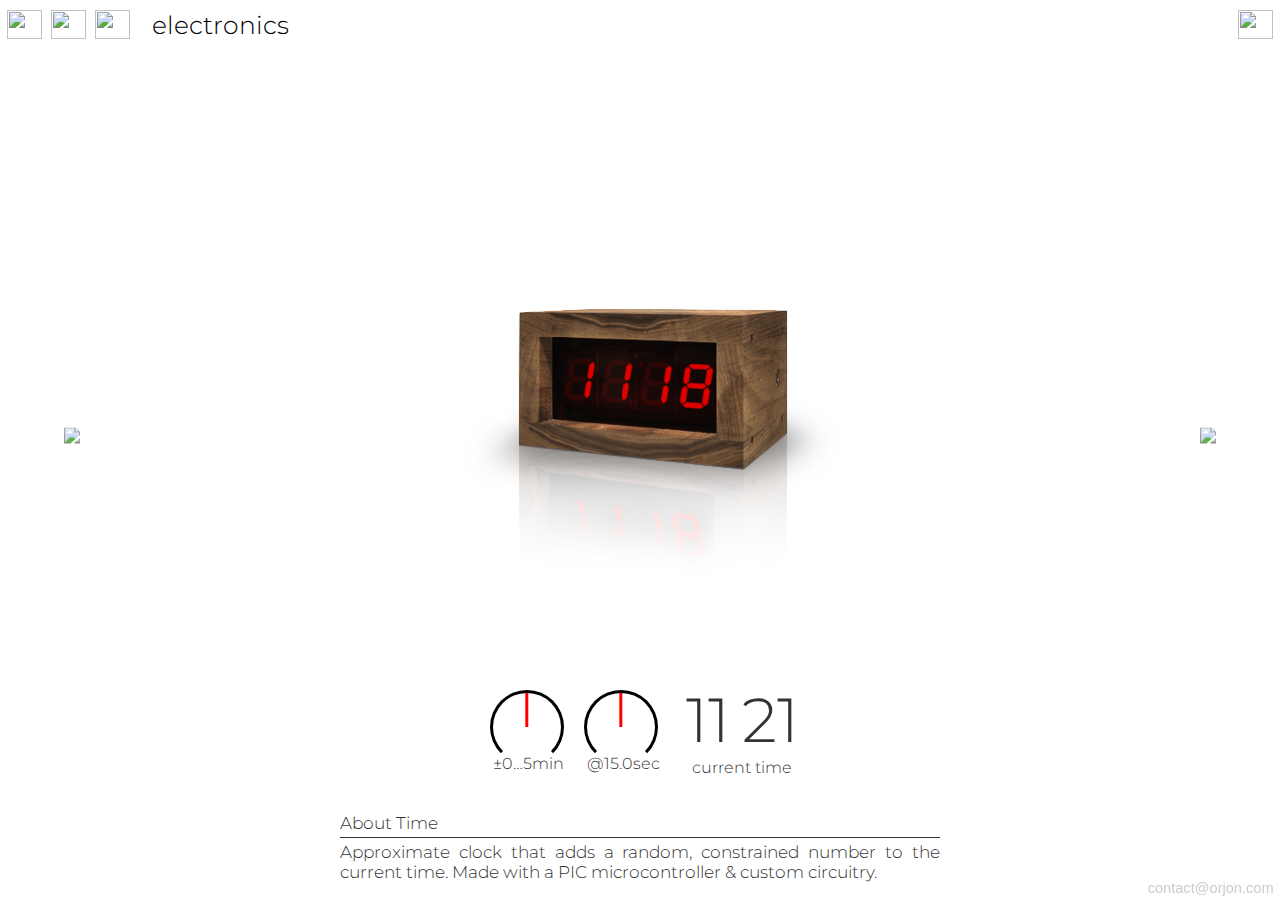
==== website/index.html @ 3f61379a "Project folder structure improved" ====
<!DOCTYPE html>
<html lang='en' dir='ltr'>
  <head>
    <meta charset='utf-8'>
    <meta content="width=device-width, initial-scale=1" name="viewport" />
    <script src="https://cdnjs.cloudflare.com/ajax/libs/jquery/3.1.1/jquery.min.js" charset="utf-8"></script>
    <script type="text/javascript" src="scripts/jsRapKnob.js"></script>
    <script type='text/javascript' src='scripts/main.js'></script>
    <script type='text/javascript' src='http://www.orjon.com/scripts/nav.js'></script>
    <title>orjon.com : About Time</title>
    <link rel='shortcut icon' type='image/x-icon' href='./images/favicon.ico' />
    <link rel="stylesheet" href="http://www.orjon.com/css/normalize.css">
    <link href='https://fonts.googleapis.com/css?family=Montserrat' rel='stylesheet'>
    <link rel='stylesheet' href='./css/style.css'>
  </head>
  <body>
    <div id='screenContainer'>
      <nav>
        <div class='leftSide'>
          <a href='http://www.orjon.com/code.html'><img class='navIcon code' src= 'http://www.orjon.com/images/nav/navCodeOFF.png'></a>
          <a href='http://www.orjon.com/design.html'><img class='navIcon design' src='http://www.orjon.com/images/nav/navDesignOFF.png'></a>
          <a href='http://www.orjon.com/electronics.html'><img class='navIcon electronics current' src='http://www.orjon.com/images/nav/navElectronicsON.png'></a>
          <div class='navText'>electronics</div>
        </div>
        <div class='rightSide'>
          <a href='http://www.orjon.com/orjon.html'><img class='navIcon face' src='http://www.orjon.com/images/nav/navFaceOFF.png'></a>
        </div>
      </nav>

      <div id='content'>
        <section class='top'>
          <div id="stretchBox" class='container'>
            <div class='center'>
              <div class='clock'><img src='./images/abouttimebackground.jpg'></div>
              <div class='hoursx10'></div>
              <div class='hoursx01'></div>
              <div class='secondBlinker'><img src='./images/secondblinker.png'></div>
              <div class='minutesx10'></div>
              <div class='minutesx01'></div>
              <div class='overlay'><img src='./images/abouttimeOverlay.png'></div>
            </div>
          </div>
        </section>

        <section class='bottom'>
          <div class='controls'>
            <div class='knobs'>
              <div id='varianceKnob' class='knob'></div>
              <div id='frequnecyKnob' class='knob'></div>
            </div>
            <div class='correctTime'>
              <div class='time'>
                <span class='timeHours'></span>
                <span class='timeColon'>:</span>
                <span class='timeMinutes'></span>
              </div>
              <div class='timeLabel'>current time</div>
            </div>
          </div>
          <div class='description'>
            <div class='descriptionHeader'>About Time</div>
            <div class='descriptionText'>Approximate clock that adds a random, constrained number to the current time. Made with a PIC microcontroller & custom circuitry.</div>
          </div>
        </section>
      </div>
    </div>

    <div class='navArrows'>
      <a href='http://www.orjon.com/timeframe/index.html'><img class='navArrow left' src='http://www.orjon.com/images/nav/navArrowLeft.png'></a>
      <a href='./details.html'><img class='navArrow right' src='http://www.orjon.com/images/nav/navArrowRight.png'></a>
    </div>


    <footer>
      <div id='displayContact' class='text'>
        <a href='mailto:contact@orjon.com'>contact@orjon.com</a>
      </div>
    </footer>

  </body>
</html>
---- website/css/style.css ----
nav {
  display: flex;
  flex-direction: row;
  justify-content: space-between;
  width: 100%;
  padding-top: 5px;
  padding-bottom: 5px;
  padding-left: 5px;
  padding-right: 5px;
  font-size: var(--fontSizeHello);
  color: black;
  background-color: white; }
  nav a {
    display: flex;
    flex-direction: column;
    justify-content: center;
    align-items: center;
    border: 0px solid red;
    width: 29px;
    height: 29px;
    border-radius: 50%; }
  nav .leftSide {
    display: flex;
    flex-direction: row;
    justify-content: flex-start;
    align-items: center;
    width: 100%;
    border: 0px solid black; }
    nav .leftSide a {
      margin-right: 5px; }
  nav .rightSide {
    display: flex;
    flex-direction: row;
    justify-content: flex-end;
    border: 0px solid black; }
  nav .navIcon {
    width: 28px;
    height: 23px;
    border: 0px solid orange; }
  nav .navText {
    width: 100%;
    padding-left: 5px;
    padding-right: 10px;
    margin-right: 0px;
    vertical-align: center;
    font-size: 17px;
    border: 0px solid magenta; }
  nav .hidden {
    display: none; }
  @media (pointer: fine) {
    nav a {
      width: 39px;
      height: 39px;
      border-radius: 50%;
      border: 2px solid rgba(0, 0, 0, 0); }
    nav .navIcon {
      width: 35px;
      height: 29px;
      border: 0px solid orange; }
    nav .navText {
      padding-left: 15px;
      font-size: 25px; }
    nav .aboutMe {
      text-align: right; } }

.navArrows .navArrow {
  height: 5vh;
  border: 0px solid cyan;
  opacity: 0.95;
  transition-timing-function: ease-in;
  -webkit-transition: opacity 2s;
  /* For Safari 3.1 to 6.0 */
  transition: opacity 2s; }
  .navArrows .navArrow:hover {
    opacity: 0.4;
    transition-timing-function: ease-out;
    -webkit-transition: opacity .2s;
    /* For Safari 3.1 to 6.0 */
    transition: opacity .2s; }
.navArrows .left {
  position: fixed;
  top: 50%;
  left: 5%;
  transform: translate(0%, -50%); }
.navArrows .right {
  position: fixed;
  top: 50%;
  right: 5%;
  transform: translate(0%, -50%); }

@media (min-width: 1200px) {
  .navArrow {
    display: block; } }
.rapKnob {
  border-radius: 50%;
  border-color: black;
  border-style: solid;
  border-width: 4%;
  cursor: pointer;
  display: inline-block;
  margin: 8px;
  position: relative;
  border-bottom-color: transparent;
  width: 74px;
  height: 74px; }

.rapKnobIn {
  top: 50%;
  left: 50%;
  background-color: red;
  position: absolute;
  height: 50%;
  width: 5%;
  z-index: 1; }

.rapKnobCaption {
  border: 0px solid blue;
  left: 0px;
  right: 0px;
  top: 90%;
  display: block;
  position: absolute;
  text-align: center;
  white-space: nowrap;
  z-index: 2; }

footer #displayVersion {
  color: #999;
  position: fixed;
  bottom: 0.5%;
  left: 0.5%;
  font-family: sans-serif;
  font-size: 1.6222222222vh; }
footer #displayVersion a {
  text-decoration: none;
  color: #ccc;
  font-family: sans-serif; }
footer #displayContact a {
  text-decoration: none;
  color: #ccc;
  position: fixed;
  bottom: 0.5%;
  right: 0.5%;
  font-family: sans-serif;
  font-size: 1.6222222222vh; }

.top {
  width: 100%;
  height: 100%;
  display: flex;
  flex-direction: column;
  justify-content: center;
  align-items: center;
  border: 0px solid red; }

.container {
  width: 100%;
  max-width: 1750px;
  height: 100%;
  border: 0px solid cyan; }

.bottom {
  padding-bottom: 2vh;
  max-width: 600px;
  margin-left: 5vw;
  margin-right: 5vw;
  display: flex;
  flex-direction: column;
  justify-content: center;
  align-items: center;
  border: 0px solid green;
  color: #333;
  font-family: 'Montserrat', monospace; }
  .bottom .description {
    border: 0px solid pink;
    font-size: 17px;
    text-align: justify; }
    .bottom .description .descriptionHeader {
      border: 0px solid pink;
      border-bottom: 1px solid #333;
      padding-bottom: .25em; }
    .bottom .description .descriptionText {
      padding-top: .25em;
      border: 0px solid pink; }

.text {
  width: 50vw;
  border: 0px solid pink;
  font-size: 17px;
  text-align: justify; }

* {
  margin: 0px;
  padding: 0px;
  box-sizing: border-box;
  user-select: none;
  font-family: 'Montserrat', sans-serif; }

body {
  width: 100vw;
  height: 100vh;
  color: black;
  background-color: white;
  font-weight: 300;
  background-color: white; }

#screenContainer {
  width: 100%;
  height: 100%;
  display: flex;
  flex-direction: column;
  justify-content: center;
  align-items: center; }
  #screenContainer nav {
    border: 0px solid blue; }
  #screenContainer #content {
    width: 100%;
    height: 100%;
    display: flex;
    flex-direction: column;
    justify-content: center;
    align-items: center;
    border: 0px solid blue; }

body::-webkit-scrollbar {
  width: 0 !important; }

.top {
  width: 100%;
  height: 100%;
  display: flex;
  flex-direction: column;
  justify-content: center;
  align-items: center;
  border: 0px solid red; }

.center {
  width: 100%;
  height: 100%;
  border: 0px solid magenta;
  text-align: center;
  position: relative; }
  .center img {
    max-width: 100%;
    max-height: 100%;
    position: absolute;
    top: 50%;
    left: 50%;
    transform: translate(-50%, -50%);
    border: 0px solid lime; }
  .center .hidden {
    display: none; }

.abouttime {
  width: 100%;
  height: 100%;
  border: 0px solid yellow;
  position: relative; }
  .abouttime .hoursx10, .abouttime .hoursx01, .abouttime .minutesx01, .abouttime .minutesx10, .abouttime .secondBlinker {
    position: absolute;
    left: 0px;
    top: 0px; }
  .abouttime .overlay {
    position: absolute;
    left: 0px;
    top: 0px; }

.bottom {
  padding-bottom: 2vh;
  max-width: 600px;
  margin-left: 5vw;
  margin-right: 5vw;
  display: flex;
  flex-direction: column;
  justify-content: center;
  align-items: center;
  border: 0px solid green;
  color: #333;
  font-family: 'Montserrat', monospace; }
  .bottom .description {
    border: 0px solid pink;
    font-size: 17px;
    text-align: justify; }
    .bottom .description .descriptionHeader {
      border: 0px solid pink;
      border-bottom: 1px solid #333;
      padding-bottom: .25em; }
    .bottom .description .descriptionText {
      padding-top: .25em;
      border: 0px solid pink; }
  .bottom .controls {
    display: flex;
    flex-direction: row;
    justify-content: center;
    align-items: center;
    padding-bottom: 4vh;
    font-family: 'Inconsolata', monospace;
    color: #333; }
    .bottom .controls .knobs {
      border: 0px solid orange;
      padding-right: 20px; }
    .bottom .controls .correctTime {
      border: 0px solid orange;
      text-align: center; }
      .bottom .controls .correctTime .time {
        border: 0px solid pink;
        font-size: 62px;
        display: flex;
        flex-direction: row;
        justify-content: center;
        align-items: center; }
        .bottom .controls .correctTime .time .timeHours, .bottom .controls .correctTime .time .timeMinutes, .bottom .controls .correctTime .time .timeColon {
          border: 0px solid blue; }
        .bottom .controls .correctTime .time .timeColon {
          padding-left: -5px;
          padding-right: -5px; }
        .bottom .controls .correctTime .time .timeLabel {
          border: 0px solid pink;
          font-size: 17px; }
        .bottom .controls .correctTime .time .colorBackground {
          color: white; }

/*# sourceMappingURL=style.css.map */
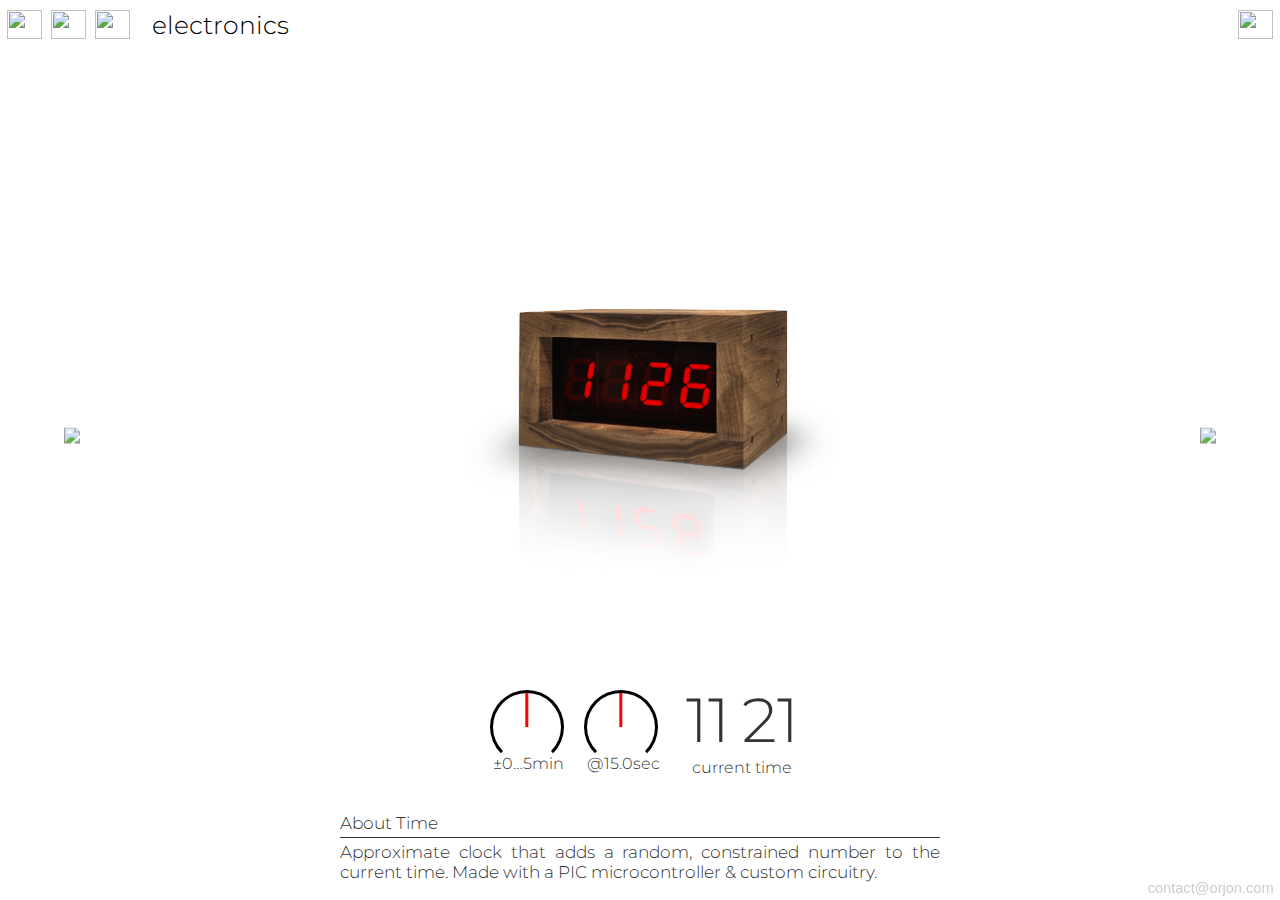
==== commit 4c63e404: "Readme updated" ====
--- a/website/index.html
+++ b/website/index.html
@@ -3,7 +3,7 @@
   <head>
     <meta charset='utf-8'>
     <meta content="width=device-width, initial-scale=1" name="viewport" />
-    <script src="https://cdnjs.cloudflare.com/ajax/libs/jquery/3.1.1/jquery.min.js" charset="utf-8"></script>
+    <script src="https://ajax.googleapis.com/ajax/libs/jquery/3.5.1/jquery.min.js"></script>
     <script type="text/javascript" src="scripts/jsRapKnob.js"></script>
     <script type='text/javascript' src='scripts/main.js'></script>
     <script type='text/javascript' src='http://www.orjon.com/scripts/nav.js'></script>
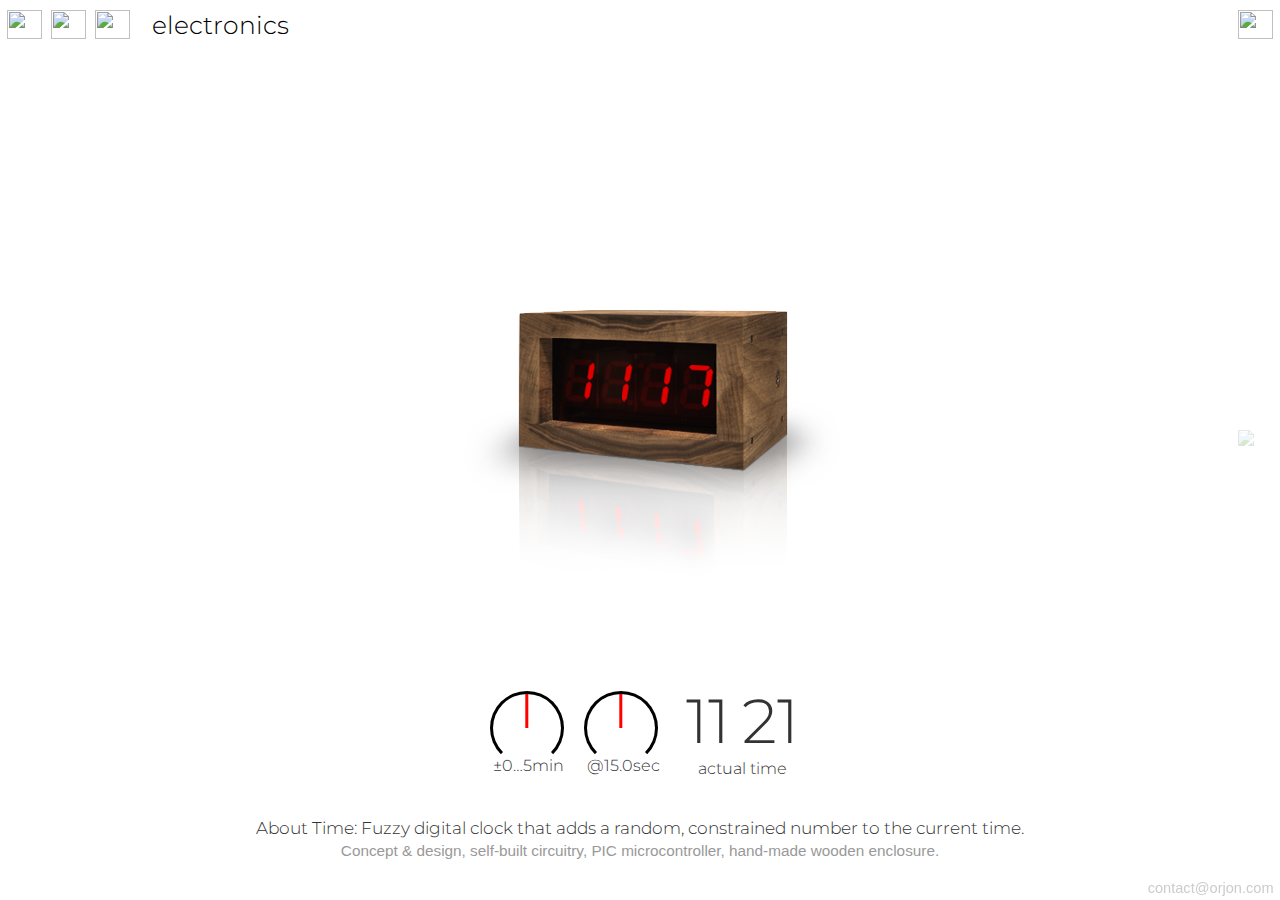
==== commit 9beb14d1: "Styling updates to match design section of portfolio website" ====
--- a/website/index.html
+++ b/website/index.html
@@ -54,19 +54,18 @@
                 <span class='timeColon'>:</span>
                 <span class='timeMinutes'></span>
               </div>
-              <div class='timeLabel'>current time</div>
+              <div class='timeLabel'>actual time</div>
             </div>
           </div>
           <div class='description'>
-            <div class='descriptionHeader'>About Time</div>
-            <div class='descriptionText'>Approximate clock that adds a random, constrained number to the current time. Made with a PIC microcontroller & custom circuitry.</div>
+            <div class='descriptionText'>About Time: Fuzzy digital clock that adds a random, constrained number to the current time.</div>
+            <div class='descriptionTech'>Concept & design, self-built circuitry, PIC microcontroller, hand-made wooden enclosure.</div>
           </div>
         </section>
       </div>
     </div>
 
     <div class='navArrows'>
-      <a href='http://www.orjon.com/timeframe/index.html'><img class='navArrow left' src='http://www.orjon.com/images/nav/navArrowLeft.png'></a>
       <a href='./details.html'><img class='navArrow right' src='http://www.orjon.com/images/nav/navArrowRight.png'></a>
     </div>
 
--- a/website/css/style.css
+++ b/website/css/style.css
@@ -9,88 +9,105 @@
   padding-right: 5px;
   font-size: var(--fontSizeHello);
   color: black;
-  background-color: white; }
+  background-color: white;
+}
+nav a {
+  display: flex;
+  flex-direction: column;
+  justify-content: center;
+  align-items: center;
+  border: 0px solid red;
+  width: 29px;
+  height: 29px;
+  border-radius: 50%;
+}
+nav .leftSide {
+  display: flex;
+  flex-direction: row;
+  justify-content: flex-start;
+  align-items: center;
+  width: 100%;
+  border: 0px solid black;
+}
+nav .leftSide a {
+  margin-right: 5px;
+}
+nav .rightSide {
+  display: flex;
+  flex-direction: row;
+  justify-content: flex-end;
+  border: 0px solid black;
+}
+nav .navIcon {
+  width: 28px;
+  height: 23px;
+  border: 0px solid orange;
+}
+nav .navText {
+  width: 100%;
+  padding-left: 5px;
+  padding-right: 10px;
+  margin-right: 0px;
+  vertical-align: center;
+  font-size: 17px;
+  border: 0px solid magenta;
+}
+nav .hidden {
+  display: none;
+}
+@media (pointer: fine) {
   nav a {
-    display: flex;
-    flex-direction: column;
-    justify-content: center;
-    align-items: center;
-    border: 0px solid red;
-    width: 29px;
+    width: 39px;
+    height: 39px;
+    border-radius: 50%;
+    border: 2px solid rgba(0, 0, 0, 0);
+  }
+  nav .navIcon {
+    width: 35px;
     height: 29px;
-    border-radius: 50%; }
-  nav .leftSide {
-    display: flex;
-    flex-direction: row;
-    justify-content: flex-start;
-    align-items: center;
-    width: 100%;
-    border: 0px solid black; }
-    nav .leftSide a {
-      margin-right: 5px; }
-  nav .rightSide {
-    display: flex;
-    flex-direction: row;
-    justify-content: flex-end;
-    border: 0px solid black; }
-  nav .navIcon {
-    width: 28px;
-    height: 23px;
-    border: 0px solid orange; }
+    border: 0px solid orange;
+  }
   nav .navText {
-    width: 100%;
-    padding-left: 5px;
-    padding-right: 10px;
-    margin-right: 0px;
-    vertical-align: center;
-    font-size: 17px;
-    border: 0px solid magenta; }
-  nav .hidden {
-    display: none; }
-  @media (pointer: fine) {
-    nav a {
-      width: 39px;
-      height: 39px;
-      border-radius: 50%;
-      border: 2px solid rgba(0, 0, 0, 0); }
-    nav .navIcon {
-      width: 35px;
-      height: 29px;
-      border: 0px solid orange; }
-    nav .navText {
-      padding-left: 15px;
-      font-size: 25px; }
-    nav .aboutMe {
-      text-align: right; } }
+    padding-left: 15px;
+    font-size: 25px;
+  }
+  nav .aboutMe {
+    text-align: right;
+  }
+}
 
 .navArrows .navArrow {
-  height: 5vh;
+  height: 40px;
   border: 0px solid cyan;
-  opacity: 0.95;
+  will-change: opacity;
+  opacity: 0.25;
   transition-timing-function: ease-in;
-  -webkit-transition: opacity 2s;
-  /* For Safari 3.1 to 6.0 */
-  transition: opacity 2s; }
-  .navArrows .navArrow:hover {
-    opacity: 0.4;
-    transition-timing-function: ease-out;
-    -webkit-transition: opacity .2s;
-    /* For Safari 3.1 to 6.0 */
-    transition: opacity .2s; }
-.navArrows .left {
+  -webkit-transition: opacity 0.3s;
+  transition: opacity 0.3s;
+}
+.navArrows .navArrow:hover {
+  opacity: 1;
+  transition-timing-function: ease-out;
+  -webkit-transition: opacity 0.1s;
+  transition: opacity 0.1s;
+}
+.navArrows .left, .navArrows .right {
   position: fixed;
   top: 50%;
-  left: 5%;
-  transform: translate(0%, -50%); }
+  transform: translate(0%, -50%);
+}
+.navArrows .left {
+  left: 2vw;
+}
 .navArrows .right {
-  position: fixed;
-  top: 50%;
-  right: 5%;
-  transform: translate(0%, -50%); }
+  right: 2vw;
+}
 
 @media (min-width: 1200px) {
   .navArrow {
-    display: block; } }
+    display: block;
+  }
+}
 .rapKnob {
   border-radius: 50%;
   border-color: black;
@@ -102,7 +119,8 @@
   position: relative;
   border-bottom-color: transparent;
   width: 74px;
-  height: 74px; }
+  height: 74px;
+}
 
 .rapKnobIn {
   top: 50%;
@@ -111,7 +129,8 @@
   position: absolute;
   height: 50%;
   width: 5%;
-  z-index: 1; }
+  z-index: 1;
+}
 
 .rapKnobCaption {
   border: 0px solid blue;
@@ -122,7 +141,8 @@
   position: absolute;
   text-align: center;
   white-space: nowrap;
-  z-index: 2; }
+  z-index: 2;
+}
 
 footer #displayVersion {
   color: #999;
@@ -130,11 +150,13 @@
   bottom: 0.5%;
   left: 0.5%;
   font-family: sans-serif;
-  font-size: 1.6222222222vh; }
+  font-size: 1.6222222222vh;
+}
 footer #displayVersion a {
   text-decoration: none;
   color: #ccc;
-  font-family: sans-serif; }
+  font-family: sans-serif;
+}
 footer #displayContact a {
   text-decoration: none;
   color: #ccc;
@@ -142,7 +164,8 @@
   bottom: 0.5%;
   right: 0.5%;
   font-family: sans-serif;
-  font-size: 1.6222222222vh; }
+  font-size: 1.6222222222vh;
+}
 
 .top {
   width: 100%;
@@ -151,50 +174,52 @@
   flex-direction: column;
   justify-content: center;
   align-items: center;
-  border: 0px solid red; }
+  border: 0px solid red;
+}
 
 .container {
   width: 100%;
   max-width: 1750px;
   height: 100%;
-  border: 0px solid cyan; }
+  border: 0px solid cyan;
+}
 
 .bottom {
-  padding-bottom: 2vh;
-  max-width: 600px;
-  margin-left: 5vw;
-  margin-right: 5vw;
+  padding-bottom: 40px;
+  max-width: 90%;
   display: flex;
   flex-direction: column;
   justify-content: center;
   align-items: center;
   border: 0px solid green;
   color: #333;
-  font-family: 'Montserrat', monospace; }
-  .bottom .description {
-    border: 0px solid pink;
-    font-size: 17px;
-    text-align: justify; }
-    .bottom .description .descriptionHeader {
-      border: 0px solid pink;
-      border-bottom: 1px solid #333;
-      padding-bottom: .25em; }
-    .bottom .description .descriptionText {
-      padding-top: .25em;
-      border: 0px solid pink; }
-
-.text {
-  width: 50vw;
+  font-family: "Montserrat", monospace;
+}
+.bottom .description {
   border: 0px solid pink;
   font-size: 17px;
-  text-align: justify; }
+  text-align: center;
+}
+.bottom .description .descriptionText {
+  font-size: 1em;
+  padding-top: 0.25em;
+  border: 0px solid pink;
+}
+.bottom .description .descriptionTech {
+  font-family: sans-serif;
+  font-size: 0.9em;
+  padding-top: 0.25em;
+  color: #999;
+  border: 0px solid pink;
+}
 
 * {
   margin: 0px;
   padding: 0px;
   box-sizing: border-box;
   user-select: none;
-  font-family: 'Montserrat', sans-serif; }
+  font-family: "Montserrat", sans-serif;
+}
 
 body {
   width: 100vw;
@@ -202,7 +227,8 @@
   color: black;
   background-color: white;
   font-weight: 300;
-  background-color: white; }
+  background-color: white;
+}
 
 #screenContainer {
   width: 100%;
@@ -210,20 +236,24 @@
   display: flex;
   flex-direction: column;
   justify-content: center;
-  align-items: center; }
-  #screenContainer nav {
-    border: 0px solid blue; }
-  #screenContainer #content {
-    width: 100%;
-    height: 100%;
-    display: flex;
-    flex-direction: column;
-    justify-content: center;
-    align-items: center;
-    border: 0px solid blue; }
+  align-items: center;
+}
+#screenContainer nav {
+  border: 0px solid blue;
+}
+#screenContainer #content {
+  width: 100%;
+  height: 100%;
+  display: flex;
+  flex-direction: column;
+  justify-content: center;
+  align-items: center;
+  border: 0px solid blue;
+}
 
 body::-webkit-scrollbar {
-  width: 0 !important; }
+  width: 0 !important;
+}
 
 .top {
   width: 100%;
@@ -232,92 +262,84 @@
   flex-direction: column;
   justify-content: center;
   align-items: center;
-  border: 0px solid red; }
+  border: 0px solid red;
+}
 
 .center {
   width: 100%;
   height: 100%;
   border: 0px solid magenta;
   text-align: center;
-  position: relative; }
-  .center img {
-    max-width: 100%;
-    max-height: 100%;
-    position: absolute;
-    top: 50%;
-    left: 50%;
-    transform: translate(-50%, -50%);
-    border: 0px solid lime; }
-  .center .hidden {
-    display: none; }
+  position: relative;
+}
+.center img {
+  max-width: 100%;
+  max-height: 100%;
+  position: absolute;
+  top: 50%;
+  left: 50%;
+  transform: translate(-50%, -50%);
+  border: 0px solid lime;
+}
+.center .hidden {
+  display: none;
+}
 
 .abouttime {
   width: 100%;
   height: 100%;
   border: 0px solid yellow;
-  position: relative; }
-  .abouttime .hoursx10, .abouttime .hoursx01, .abouttime .minutesx01, .abouttime .minutesx10, .abouttime .secondBlinker {
-    position: absolute;
-    left: 0px;
-    top: 0px; }
-  .abouttime .overlay {
-    position: absolute;
-    left: 0px;
-    top: 0px; }
-
-.bottom {
-  padding-bottom: 2vh;
-  max-width: 600px;
-  margin-left: 5vw;
-  margin-right: 5vw;
-  display: flex;
-  flex-direction: column;
-  justify-content: center;
-  align-items: center;
-  border: 0px solid green;
+  position: relative;
+}
+.abouttime .hoursx10, .abouttime .hoursx01, .abouttime .minutesx01, .abouttime .minutesx10, .abouttime .secondBlinker {
+  position: absolute;
+  left: 0px;
+  top: 0px;
+}
+.abouttime .overlay {
+  position: absolute;
+  left: 0px;
+  top: 0px;
+}
+
+.bottom .controls {
+  display: flex;
+  flex-direction: row;
+  justify-content: center;
+  align-items: center;
+  padding-bottom: 4vh;
+  font-family: "Inconsolata", monospace;
   color: #333;
-  font-family: 'Montserrat', monospace; }
-  .bottom .description {
-    border: 0px solid pink;
-    font-size: 17px;
-    text-align: justify; }
-    .bottom .description .descriptionHeader {
-      border: 0px solid pink;
-      border-bottom: 1px solid #333;
-      padding-bottom: .25em; }
-    .bottom .description .descriptionText {
-      padding-top: .25em;
-      border: 0px solid pink; }
-  .bottom .controls {
-    display: flex;
-    flex-direction: row;
-    justify-content: center;
-    align-items: center;
-    padding-bottom: 4vh;
-    font-family: 'Inconsolata', monospace;
-    color: #333; }
-    .bottom .controls .knobs {
-      border: 0px solid orange;
-      padding-right: 20px; }
-    .bottom .controls .correctTime {
-      border: 0px solid orange;
-      text-align: center; }
-      .bottom .controls .correctTime .time {
-        border: 0px solid pink;
-        font-size: 62px;
-        display: flex;
-        flex-direction: row;
-        justify-content: center;
-        align-items: center; }
-        .bottom .controls .correctTime .time .timeHours, .bottom .controls .correctTime .time .timeMinutes, .bottom .controls .correctTime .time .timeColon {
-          border: 0px solid blue; }
-        .bottom .controls .correctTime .time .timeColon {
-          padding-left: -5px;
-          padding-right: -5px; }
-        .bottom .controls .correctTime .time .timeLabel {
-          border: 0px solid pink;
-          font-size: 17px; }
-        .bottom .controls .correctTime .time .colorBackground {
-          color: white; }
+}
+.bottom .controls .knobs {
+  border: 0px solid orange;
+  padding-right: 20px;
+}
+.bottom .controls .correctTime {
+  border: 0px solid orange;
+  text-align: center;
+}
+.bottom .controls .correctTime .time {
+  border: 0px solid pink;
+  font-size: 62px;
+  display: flex;
+  flex-direction: row;
+  justify-content: center;
+  align-items: center;
+}
+.bottom .controls .correctTime .time .timeHours, .bottom .controls .correctTime .time .timeMinutes, .bottom .controls .correctTime .time .timeColon {
+  border: 0px solid blue;
+}
+.bottom .controls .correctTime .time .timeColon {
+  padding-left: -5px;
+  padding-right: -5px;
+}
+.bottom .controls .correctTime .time .timeLabel {
+  border: 0px solid pink;
+  font-size: 17px;
+}
+.bottom .controls .correctTime .time .colorBackground {
+  color: white;
+}
 
 /*# sourceMappingURL=style.css.map */
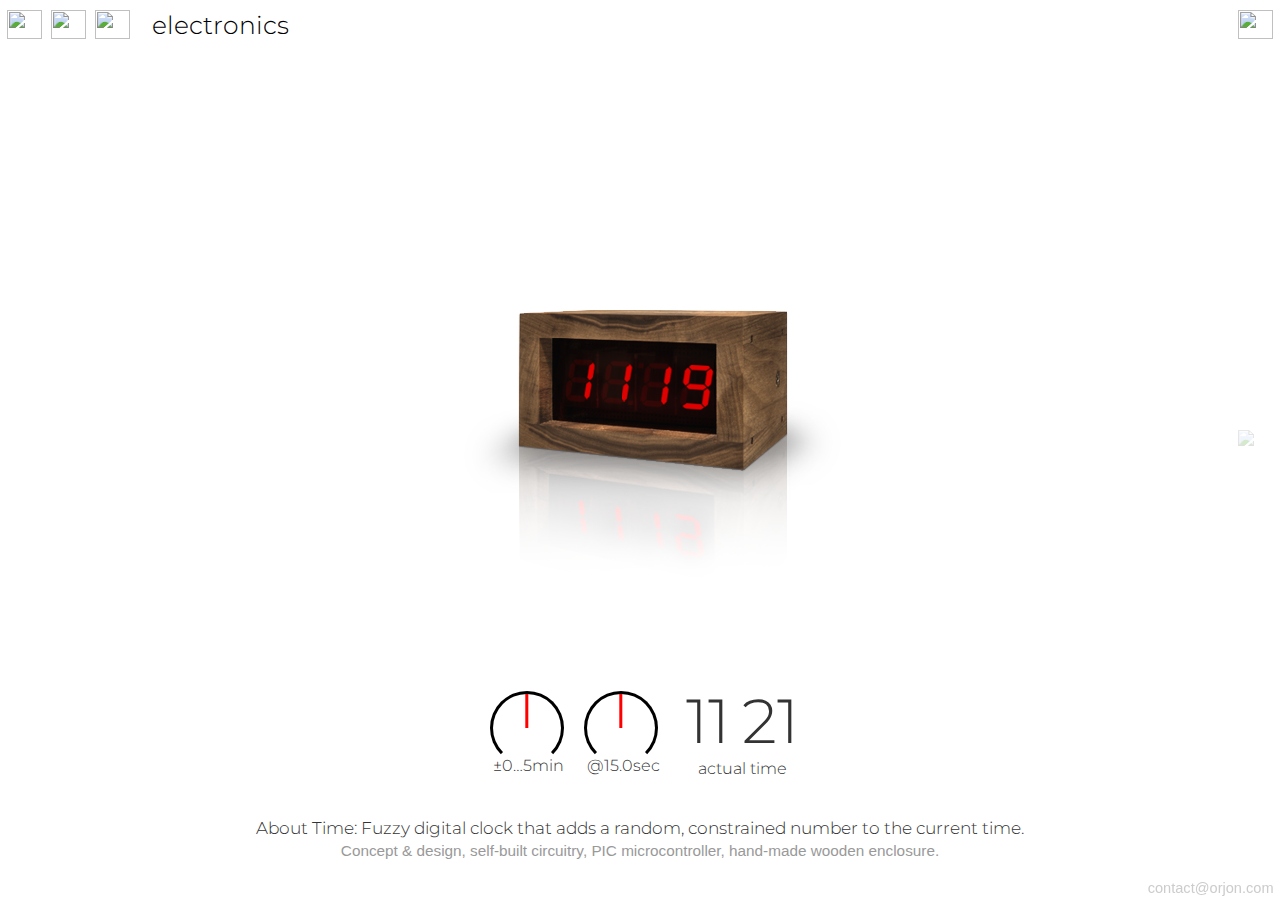
==== commit 81f96dd7: "Paths changed to relative" ====
--- a/website/index.html
+++ b/website/index.html
@@ -2,14 +2,14 @@
 <html lang='en' dir='ltr'>
   <head>
     <meta charset='utf-8'>
-    <meta content="width=device-width, initial-scale=1" name="viewport" />
-    <script src="https://ajax.googleapis.com/ajax/libs/jquery/3.5.1/jquery.min.js"></script>
-    <script type="text/javascript" src="scripts/jsRapKnob.js"></script>
-    <script type='text/javascript' src='scripts/main.js'></script>
-    <script type='text/javascript' src='http://www.orjon.com/scripts/nav.js'></script>
+    <meta content='width=device-width, initial-scale=1' name='viewport' />
+    <script src='https://ajax.googleapis.com/ajax/libs/jquery/3.5.1/jquery.min.js'></script>
+    <script type='text/javascript' src='./scripts/jsRapKnob.js'></script>
+    <script type='text/javascript' src='./scripts/main.js'></script>
+    <script type='text/javascript' src='/scripts/nav.js'></script>
     <title>orjon.com : About Time</title>
     <link rel='shortcut icon' type='image/x-icon' href='./images/favicon.ico' />
-    <link rel="stylesheet" href="http://www.orjon.com/css/normalize.css">
+    <link rel='stylesheet' href='/css/normalize.css'>
     <link href='https://fonts.googleapis.com/css?family=Montserrat' rel='stylesheet'>
     <link rel='stylesheet' href='./css/style.css'>
   </head>
@@ -17,19 +17,19 @@
     <div id='screenContainer'>
       <nav>
         <div class='leftSide'>
-          <a href='http://www.orjon.com/code.html'><img class='navIcon code' src= 'http://www.orjon.com/images/nav/navCodeOFF.png'></a>
-          <a href='http://www.orjon.com/design.html'><img class='navIcon design' src='http://www.orjon.com/images/nav/navDesignOFF.png'></a>
-          <a href='http://www.orjon.com/electronics.html'><img class='navIcon electronics current' src='http://www.orjon.com/images/nav/navElectronicsON.png'></a>
+          <a href='/code/'><img class='navIcon code' src= '/images/nav/navCodeOFF.png'></a>
+          <a href='/design/'><img class='navIcon design' src='/images/nav/navDesignOFF.png'></a>
+          <a href='/electronics/'><img class='navIcon electronics current' src='/images/nav/navElectronicsON.png'></a>
           <div class='navText'>electronics</div>
         </div>
         <div class='rightSide'>
-          <a href='http://www.orjon.com/orjon.html'><img class='navIcon face' src='http://www.orjon.com/images/nav/navFaceOFF.png'></a>
+          <a href='/me/'><img class='navIcon face' src='/images/nav/navFaceOFF.png'></a>
         </div>
       </nav>
 
       <div id='content'>
         <section class='top'>
-          <div id="stretchBox" class='container'>
+          <div id='stretchBox' class='container'>
             <div class='center'>
               <div class='clock'><img src='./images/abouttimebackground.jpg'></div>
               <div class='hoursx10'></div>
@@ -66,7 +66,7 @@
     </div>
 
     <div class='navArrows'>
-      <a href='./details.html'><img class='navArrow right' src='http://www.orjon.com/images/nav/navArrowRight.png'></a>
+      <a href='./details.html'><img class='navArrow right' src='/images/nav/navArrowRight.png'></a>
     </div>
 
 
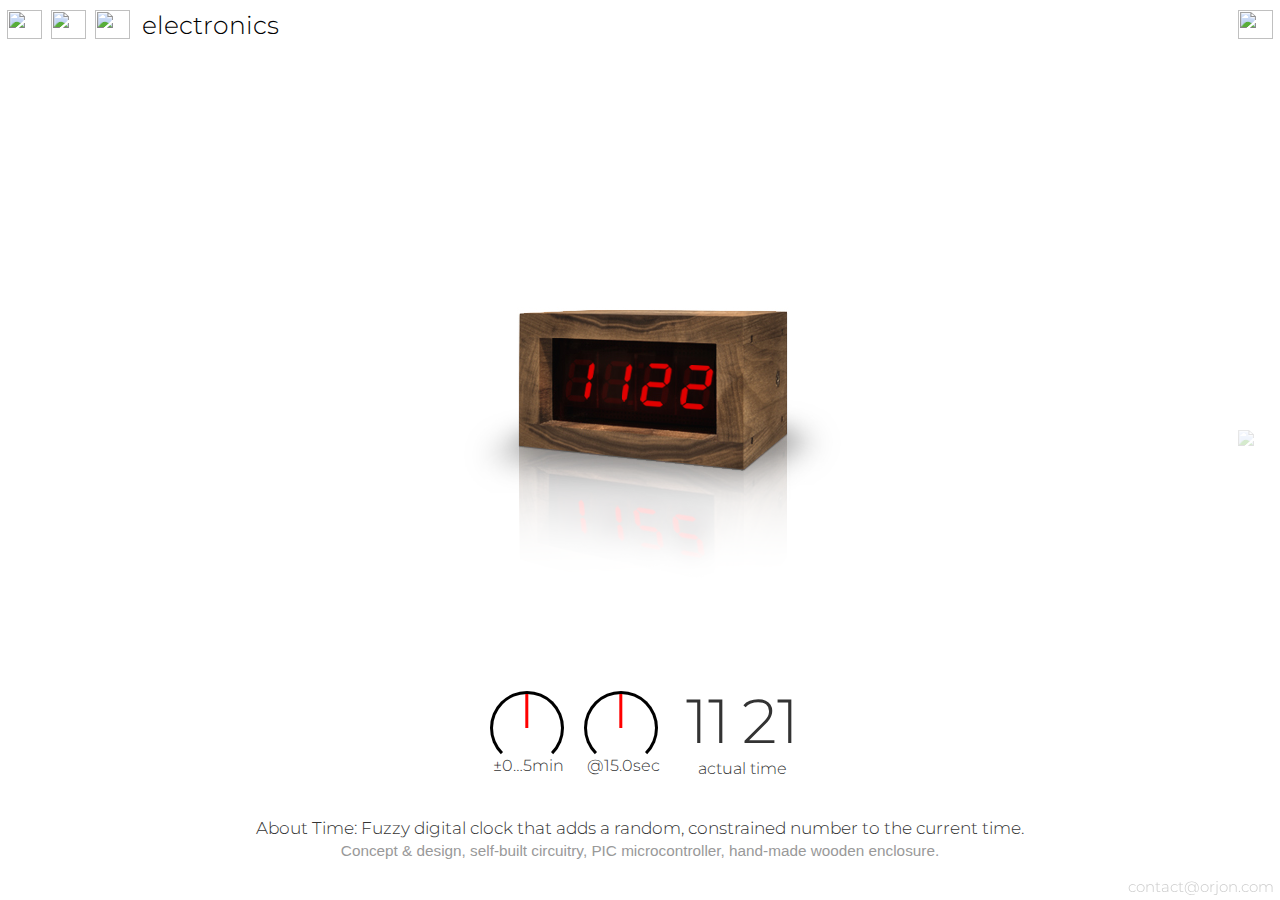
==== commit 1ebbf286: "Updated nav icon & script paths, and css for digital ocean migration" ====
--- a/website/index.html
+++ b/website/index.html
@@ -1,80 +1,107 @@
 <!DOCTYPE html>
-<html lang='en' dir='ltr'>
+<html lang="en" dir="ltr">
   <head>
-    <meta charset='utf-8'>
-    <meta content='width=device-width, initial-scale=1' name='viewport' />
-    <script src='https://ajax.googleapis.com/ajax/libs/jquery/3.5.1/jquery.min.js'></script>
-    <script type='text/javascript' src='./scripts/jsRapKnob.js'></script>
-    <script type='text/javascript' src='./scripts/main.js'></script>
-    <script type='text/javascript' src='/scripts/nav.js'></script>
+    <meta charset="utf-8" />
+    <meta content="width=device-width, initial-scale=1" name="viewport" />
+    <script src="https://ajax.googleapis.com/ajax/libs/jquery/3.5.1/jquery.min.js"></script>
+    <script type="text/javascript" src="./scripts/jsRapKnob.js"></script>
+    <script type="text/javascript" src="./scripts/main.js"></script>
+    <script type="text/javascript" src="/orjon/scripts/nav.js"></script>
     <title>orjon.com : About Time</title>
-    <link rel='shortcut icon' type='image/x-icon' href='./images/favicon.ico' />
-    <link rel='stylesheet' href='/css/normalize.css'>
-    <link href='https://fonts.googleapis.com/css?family=Montserrat' rel='stylesheet'>
-    <link rel='stylesheet' href='./css/style.css'>
+    <link rel="shortcut icon" type="image/x-icon" href="./images/favicon.ico" />
+    <link rel="stylesheet" href="/orjon/css/normalize.css" />
+    <link
+      href="https://fonts.googleapis.com/css?family=Montserrat"
+      rel="stylesheet"
+    />
+    <link rel="stylesheet" href="./css/style.css" />
   </head>
   <body>
-    <div id='screenContainer'>
+    <div id="screenContainer">
       <nav>
-        <div class='leftSide'>
-          <a href='/code/'><img class='navIcon code' src= '/images/nav/navCodeOFF.png'></a>
-          <a href='/design/'><img class='navIcon design' src='/images/nav/navDesignOFF.png'></a>
-          <a href='/electronics/'><img class='navIcon electronics current' src='/images/nav/navElectronicsON.png'></a>
-          <div class='navText'>electronics</div>
+        <div class="leftSide">
+          <a href="/code/"
+            ><img class="navIcon code" src="/orjon/images/nav/navCodeOFF.png"
+          /></a>
+          <a href="/design/"
+            ><img
+              class="navIcon design"
+              src="/orjon/images/nav/navDesignOFF.png"
+          /></a>
+          <a href="/electronics/"
+            ><img
+              class="navIcon electronics current"
+              src="/orjon/images/nav/navElectronicsON.png"
+          /></a>
+          <div class="navText">electronics</div>
         </div>
-        <div class='rightSide'>
-          <a href='/me/'><img class='navIcon face' src='/images/nav/navFaceOFF.png'></a>
+        <div class="rightSide">
+          <a href="/me/"
+            ><img class="navIcon face" src="/orjon/images/nav/navFaceOFF.png"
+          /></a>
         </div>
       </nav>
 
-      <div id='content'>
-        <section class='top'>
-          <div id='stretchBox' class='container'>
-            <div class='center'>
-              <div class='clock'><img src='./images/abouttimebackground.jpg'></div>
-              <div class='hoursx10'></div>
-              <div class='hoursx01'></div>
-              <div class='secondBlinker'><img src='./images/secondblinker.png'></div>
-              <div class='minutesx10'></div>
-              <div class='minutesx01'></div>
-              <div class='overlay'><img src='./images/abouttimeOverlay.png'></div>
+      <div id="content">
+        <section class="top">
+          <div id="stretchBox" class="container">
+            <div class="center">
+              <div class="clock">
+                <img src="./images/abouttimebackground.jpg" />
+              </div>
+              <div class="hoursx10"></div>
+              <div class="hoursx01"></div>
+              <div class="secondBlinker">
+                <img src="./images/secondblinker.png" />
+              </div>
+              <div class="minutesx10"></div>
+              <div class="minutesx01"></div>
+              <div class="overlay">
+                <img src="./images/abouttimeOverlay.png" />
+              </div>
             </div>
           </div>
         </section>
 
-        <section class='bottom'>
-          <div class='controls'>
-            <div class='knobs'>
-              <div id='varianceKnob' class='knob'></div>
-              <div id='frequnecyKnob' class='knob'></div>
+        <section class="bottom">
+          <div class="controls">
+            <div class="knobs">
+              <div id="varianceKnob" class="knob"></div>
+              <div id="frequnecyKnob" class="knob"></div>
             </div>
-            <div class='correctTime'>
-              <div class='time'>
-                <span class='timeHours'></span>
-                <span class='timeColon'>:</span>
-                <span class='timeMinutes'></span>
+            <div class="correctTime">
+              <div class="time">
+                <span class="timeHours"></span>
+                <span class="timeColon">:</span>
+                <span class="timeMinutes"></span>
               </div>
-              <div class='timeLabel'>actual time</div>
+              <div class="timeLabel">actual time</div>
             </div>
           </div>
-          <div class='description'>
-            <div class='descriptionText'>About Time: Fuzzy digital clock that adds a random, constrained number to the current time.</div>
-            <div class='descriptionTech'>Concept & design, self-built circuitry, PIC microcontroller, hand-made wooden enclosure.</div>
+          <div class="description">
+            <div class="descriptionText">
+              About Time: Fuzzy digital clock that adds a random, constrained
+              number to the current time.
+            </div>
+            <div class="descriptionTech">
+              Concept & design, self-built circuitry, PIC microcontroller,
+              hand-made wooden enclosure.
+            </div>
           </div>
         </section>
       </div>
     </div>
 
-    <div class='navArrows'>
-      <a href='./details.html'><img class='navArrow right' src='/images/nav/navArrowRight.png'></a>
+    <div class="navArrows">
+      <a href="./details.html"
+        ><img class="navArrow right" src="/orjon/images/nav/navArrowRight.png"
+      /></a>
     </div>
 
-
     <footer>
-      <div id='displayContact' class='text'>
-        <a href='mailto:contact@orjon.com'>contact@orjon.com</a>
+      <div id="displayContact" class="text">
+        <a href="mailto:contact@orjon.com">contact@orjon.com</a>
       </div>
     </footer>
-
   </body>
 </html>
--- a/website/css/style.css
+++ b/website/css/style.css
@@ -68,7 +68,7 @@
     border: 0px solid orange;
   }
   nav .navText {
-    padding-left: 15px;
+    padding-left: 5px;
     font-size: 25px;
   }
   nav .aboutMe {
@@ -163,7 +163,7 @@
   position: fixed;
   bottom: 0.5%;
   right: 0.5%;
-  font-family: sans-serif;
+  font-family: "Montserrat", sans-serif;
   font-size: 1.6222222222vh;
 }
 
